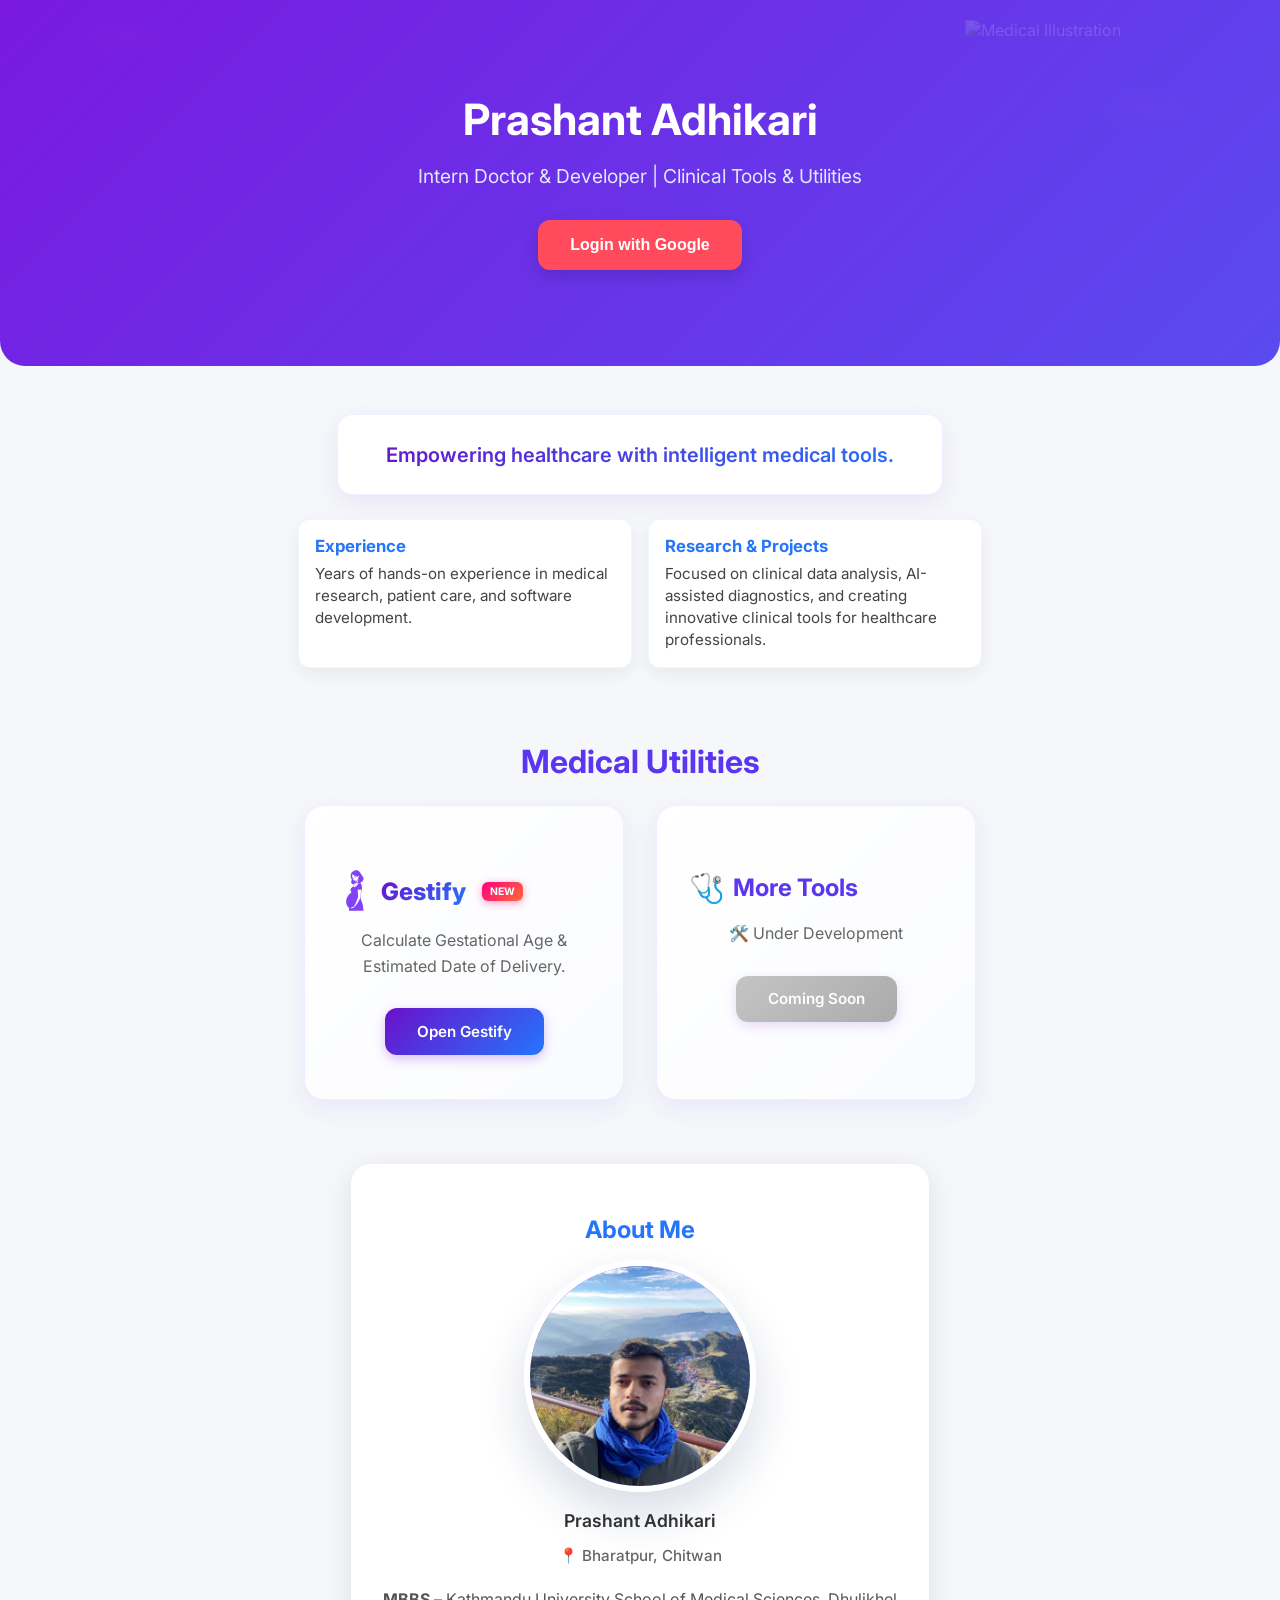
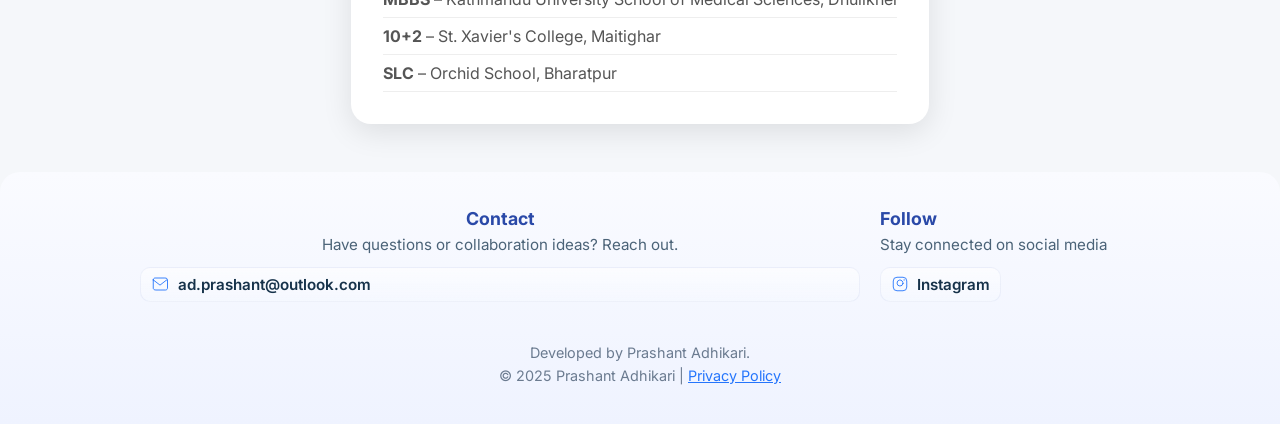
==== index.html @ 4b0de3f7 "Add cache-busting parameter to script.js to force reload" ====
<!DOCTYPE html>
<html lang="en">
<head>
  <meta charset="UTF-8" />
  <meta name="viewport" content="width=device-width, initial-scale=1.0" />
  <title>Prashant Adhikari</title>
  
  <!-- Social previews: force blank image so Viber/WhatsApp don't pick page images -->
  <meta property="og:type" content="website" />
  <meta property="og:title" content="Prashant Adhikari" />
  <meta property="og:description" content="Intern Doctor & Developer | Clinical Tools & Utilities" />
  <meta property="og:image" content="https://via.placeholder.com/1200x630/ffffff/ffffff.png" />
  <meta property="og:image:width" content="1200" />
  <meta property="og:image:height" content="630" />
  <meta name="twitter:card" content="summary" />
  <meta name="twitter:title" content="Prashant Adhikari" />
  <meta name="twitter:description" content="Intern Doctor & Developer | Clinical Tools & Utilities" />
  <meta name="twitter:image" content="https://via.placeholder.com/1200x630/ffffff/ffffff.png" />
  
  <link rel="icon" type="image/svg+xml" href="assets/favicon.svg" />
  <link rel="stylesheet" href="style.css?v=5" />
  <link href="https://fonts.googleapis.com/css2?family=Inter:wght@400;600;700&display=swap" rel="stylesheet" />
</head>
<body>

  <!-- Hero Section -->
  <header>
    <div id="userWidget"></div>
    <div class="hero-content container">
      <h1>Prashant Adhikari</h1>
      <p>Intern Doctor & Developer | Clinical Tools & Utilities</p>
      <button id="loginBtn" class="btn-google">Login with Google</button>
      <p id="userName" style="margin-top:1rem; font-weight:600;"></p>
    </div>
    <div class="hero-illustration">
      <img src="https://www.svgrepo.com/show/482879/dna-3.svg" alt="Medical Illustration" />
    </div>
  </header>

  <!-- Tagline -->
  <section id="taglineSection" class="container">
    <div class="tagline-card hidden">
      <p class="tagline-text">Empowering healthcare with intelligent medical tools.</p>
    </div>

    <!-- Short info cards -->
    <div class="info-cards">
      <div class="info-card hidden">
        <h3>Experience</h3>
        <p>Years of hands-on experience in medical research, patient care, and software development.</p>
      </div>

      <div class="info-card hidden">
        <h3>Research & Projects</h3>
        <p>Focused on clinical data analysis, AI-assisted diagnostics, and creating innovative clinical tools for healthcare professionals.</p>
      </div>
    </div>
  </section>

  <!-- Tools Section -->
  <section id="toolsSection" class="container">
    <h2 class="tools-heading">Medical Utilities</h2>
    <div class="tools-grid">
      <div class="tool-card hidden">
        <h3><span class="gestify-icon"><img src="assets/lady.svg" alt="Gestify Icon"></span><span class="gestify-brand">Gestify</span> <span class="new-badge">NEW</span></h3>
        <p>Calculate Gestational Age & Estimated Date of Delivery.</p>
        <a href="gestify" id="eddLink" target="_blank" class="tool-btn">Open Gestify</a>
      </div>

      <div class="tool-card hidden">
        <h3>More Tools</h3>
        <p>🛠️ Under Development</p>
        <a href="#" class="tool-btn tool-btn-disabled" disabled>Coming Soon</a>
      </div>
    </div>
  </section>

  <!-- About Me Section -->
  <section id="about" class="container">
    <div class="about-card hidden">
      <h2>About Me</h2>
      <!-- rounded-square profile image for on-page About card -->
      <div class="about-profile-wrap">
        <img class="about-profile" src="assets/profile-hidden.jpg" alt="Prashant Adhikari" />
      </div>
      <p class="name">Prashant Adhikari</p>
      <p class="address">📍 Bharatpur, Chitwan</p>
      <ul>
        <li><strong>MBBS</strong> – Kathmandu University School of Medical Sciences, Dhulikhel</li>
        <li><strong>10+2</strong> – St. Xavier's College, Maitighar</li>
        <li><strong>SLC</strong> – Orchid School, Bharatpur</li>
      </ul>
    </div>
  </section>

  <!-- Footer -->
  <footer>
    <div class="container footer-grid">
      <div class="footer-left">
        <h3>Contact</h3>
        <p class="muted">Have questions or collaboration ideas? Reach out.</p>
        <div class="contact-list">
          <a class="contact-item" href="mailto:drprashant@gmail.com" aria-label="Send email">
            <!-- email icon -->
            <svg width="18" height="18" viewBox="0 0 24 24" fill="none" xmlns="http://www.w3.org/2000/svg" aria-hidden="true">
              <path d="M3 6.5C3 5.12 4.12 4 5.5 4h13C20.88 4 22 5.12 22 6.5v11c0 1.38-1.12 2.5-2.5 2.5h-13C4.12 20 3 18.88 3 17.5v-11z" stroke="currentColor" stroke-width="1.2" stroke-linecap="round" stroke-linejoin="round"/>
              <path d="M21 6.5l-9 7-9-7" stroke="currentColor" stroke-width="1.2" stroke-linecap="round" stroke-linejoin="round"/>
            </svg>
            <span>ad.prashant@outlook.com</span>
          </a>
        </div>
      </div>

      <div class="footer-right">
        <h3>Follow</h3>
        <p class="muted">Stay connected on social media</p>
        <div class="social-links">
          <a class="social-link" href="https://www.instagram.com/prsnt.adkri?igsh=bWR4OHd0N2J0NHYx&utm_source=qr" target="_blank" aria-label="Instagram">
            <!-- instagram icon -->
            <svg width="18" height="18" viewBox="0 0 24 24" fill="none" xmlns="http://www.w3.org/2000/svg" aria-hidden="true">
              <rect x="3" y="3" width="18" height="18" rx="5" stroke="currentColor" stroke-width="1.2"></rect>
              <path d="M16 11.37a4 4 0 1 1-4.63-4.63 4 4 0 0 1 4.63 4.63z" stroke="currentColor" stroke-width="1.2" stroke-linecap="round" stroke-linejoin="round"></path>
              <path d="M17.5 6.5h.01" stroke="currentColor" stroke-width="1.6" stroke-linecap="round" stroke-linejoin="round"></path>
            </svg>
            <span>Instagram</span>
          </a>
        </div>
      </div>

      <div class="footer-bottom">
        <p class="credits">Developed by Prashant Adhikari.</p>
        <p class="credits">© 2025 Prashant Adhikari | <button id="privacyLink" class="privacy-link">Privacy Policy</button></p>
      </div>
    </div>
  </footer>

  <!-- About Modal (hidden by default) -->
  <div id="aboutModal" class="modal" aria-hidden="true">
    <div class="modal-overlay" data-dismiss="true"></div>
    <div class="modal-content" role="dialog" aria-modal="true" aria-labelledby="aboutTitle">
      <button class="modal-close" aria-label="Close about dialog">×</button>
      <div class="modal-about-card">
        <h2 id="aboutTitle">About Me</h2>
        <p class="name">Dr. Prashant Adhikari</p>
        <div class="about-card modal-about">
          <!-- profile image (place your photo at assets/profile.jpg) -->
          <div class="modal-profile-wrap">
            <img id="modalProfile" class="modal-profile" src="assets/profile-hidden.jpg" alt="Prashant Adhikari" />
          </div>

          <h2 id="aboutTitle">About Me</h2>
          <p class="name">Dr. Prashant Adhikari</p>
          <p class="address">📍 Bharatpur, Chitwan</p>
          <p>A medical researcher and developer focused on clinical tools and educational resources.</p>
          <ul>
            <li><strong>MBBS</strong> – Kathmandu University School of Medical Sciences</li>
            <li><strong>10+2</strong> – St. Xavier's College, Maitighar, Kathmandu</li>
            <li><strong>SLC</strong> – Orchid School, Bharatpur, Chitwan</li>
          </ul>
        </div>
      </div>
    </div>
  </div>

  <!-- Privacy Policy Modal -->
  <div id="privacyModal" class="modal" aria-hidden="true">
    <div class="modal-overlay" data-dismiss="true"></div>
    <div class="modal-content modal-content-wide" role="dialog" aria-modal="true" aria-labelledby="privacyTitle">
      <button class="modal-close" aria-label="Close privacy policy">×</button>
      <div class="privacy-content">
        <h2 id="privacyTitle">Privacy Policy for prashant360.com.np</h2>
        <p class="last-updated"><strong>Last Updated:</strong> November 2025</p>
        <p>We respect your privacy. This policy explains what information we collect and how we use it.</p>
        
        <h3>1. Information We Collect</h3>
        <p><strong>Google Login:</strong> When you sign in with Google, we receive your name and email. We do <strong>not</strong> receive your password.</p>
        <p><strong>Tool Inputs:</strong> Any medical or date-based values you enter are <strong>never stored</strong> by us.</p>
        
        <h3>2. How We Use Your Information</h3>
        <ul>
          <li>To authenticate users</li>
          <li>To provide and improve our tools</li>
          <li>To maintain website security</li>
        </ul>
        <p>We never sell your data.</p>
        
        <h3>3. Security</h3>
        <p>We use Firebase and HTTPS to protect your data, but no system is completely risk-free.</p>
        
        <h3>4. Third-Party Services</h3>
        <p>Google Authentication and optional analytics services may collect technical data under their own privacy policies.</p>
        
        <h3>5. Cookies</h3>
        <p>Used for login sessions and performance. Disabling cookies may affect functionality.</p>
        
        <h3>6. Age Requirement</h3>
        <p>Our site is intended for users <strong>18+</strong>.</p>
        
        <h3>7. Your Choices</h3>
        <p>You can manage or delete your Google account data from your Google settings. Contact us for other questions.</p>
        
        <h3>8. Changes</h3>
        <p>We may update this policy and will post updates here.</p>
        
        <h3>9. Contact</h3>
        <p><strong>Prashant Adhikari</strong><br>
        Email: <a href="mailto:ad.prashant@outlook.com">ad.prashant@outlook.com</a></p>
      </div>
    </div>
  </div>

  <!-- Firebase -->
  <script src="https://www.gstatic.com/firebasejs/12.5.0/firebase-app-compat.js"></script>
  <script src="https://www.gstatic.com/firebasejs/12.5.0/firebase-auth-compat.js"></script>
  <script src="script.js?v=2"></script>

  <!-- Scroll Animation Script -->
  <script>
    const observer = new IntersectionObserver((entries) => {
      entries.forEach(entry => {
        if (entry.isIntersecting) {
          entry.target.classList.add('fade-up');
          observer.unobserve(entry.target);
        }
      });
    }, { threshold: 0.2 });

    // Observe all hidden elements including tool cards
    document.querySelectorAll('.hidden').forEach((el) => observer.observe(el));
    
    // Also observe tool cards specifically
    document.querySelectorAll('.tool-card').forEach((el) => observer.observe(el));
  </script>

</body>
</html>
---- style.css ----
/* Base */
body {
  font-family: 'Inter', sans-serif;
  margin: 0;
  padding: 0;
  background-color: #f5f7fa;
  color: #333;
  overflow-x: hidden;
  width: 100%;
}

.container {
  width: 90%;
  max-width: 1000px;
  margin: 0 auto;
  text-align: center;
  box-sizing: border-box;
}

/* Header / Hero */
header {
  /* Animated gradient background for a modern, smooth effect */
  background: linear-gradient(135deg, #7a19e0 0%, #3a7cff 50%, #1f9fff 100%);
  background-size: 400% 400%;
  /* faster, more conspicuous gradient */
  animation: gradientShift 3s ease-in-out infinite;
  color: white;
  padding: 4rem 1rem;
  position: relative;
  overflow: hidden;
  border-bottom-left-radius: 25px;
  border-bottom-right-radius: 25px;
  transition: box-shadow 0.35s ease, transform 0.35s ease;
}

.hero-content {
  max-width: 600px;
  margin: 0 auto;
  z-index: 2;
  position: relative;
}

header h1 {
  font-size: 2.7rem;
  margin-bottom: 0.5rem;
  transition: all 0.3s ease;
}

/* removed header.shrunk adjustments (scroll-shrink removed) */

header p {
  font-size: 1.2rem;
  margin-bottom: 2rem;
  color: #e0e7ff;
  transition: all 0.3s ease;
}

/* header uses animated gradient and static sizing for smooth scrolling */

@keyframes gradientShift {
  0% { background-position: 0% 50%; }
  50% { background-position: 100% 50%; }
  100% { background-position: 0% 50%; }
}

/* Subtle floating animation for the hero illustration */
.hero-illustration {
  position: absolute;
  right: 12px;
  top: 14px;
  width: 340px;
  opacity: 0.28;
  transform-origin: center;
  /* Faster floating animation (previously 6s) */
  animation: floatScale 3.2s ease-in-out infinite;
  pointer-events: none;
}

@keyframes float {
  0% { transform: translateY(0) rotate(0deg); }
  50% { transform: translateY(-8px) rotate(-1deg); }
  100% { transform: translateY(0) rotate(0deg); }
}

@keyframes floatScale {
  0% { transform: translateY(0) scale(1) rotate(0deg); }
  35% { transform: translateY(-10px) scale(1.03) rotate(-0.6deg); }
  70% { transform: translateY(-6px) scale(1.01) rotate(-0.3deg); }
  100% { transform: translateY(0) scale(1) rotate(0deg); }
}

/* subtle header glow overlay */
header::after {
  content: "";
  position: absolute;
  left: 0;
  right: 0;
  top: 0;
  bottom: 0;
  pointer-events: none;
  background: radial-gradient(600px 200px at 10% 10%, rgba(255,255,255,0.04), transparent 10%),
              radial-gradient(500px 220px at 90% 30%, rgba(255,255,255,0.03), transparent 12%);
  mix-blend-mode: overlay;
}

/* accent glow at bottom of header */
.header-glow {
  position: absolute;
  left: 50%;
  transform: translateX(-50%);
  bottom: -10px;
  width: 60%;
  height: 20px;
  border-radius: 50%;
  background: radial-gradient(closest-side, rgba(58,124,255,0.18), transparent 60%);
  filter: blur(18px);
  pointer-events: none;
}

/* stronger subtle shadow to make header stand out */
.header-elevated {
  box-shadow: 0 18px 40px rgba(25, 33, 143, 0.12);
}

/* Tagline Section */
#taglineSection {
  margin: 3rem auto;
}

.tagline-card {
  background: #ffffff;
  border-radius: 16px;
  box-shadow: 0 8px 24px rgba(106, 17, 203, 0.08);
  padding: 1.6rem 1.4rem;
  max-width: 560px;
  margin: 0 auto 1.5rem auto;
  border: 1px solid rgba(37, 117, 252, 0.08);
  opacity: 0;
  transform: translateY(24px);
  transition: opacity 0.7s ease, transform 0.7s ease;
}

.tagline-card.fade-up {
  opacity: 1;
  transform: translateY(0);
}

.tagline-text {
  font-size: 1.25rem;
  color: #6a11cb;
  font-weight: 600;
  margin: 0;
  line-height: 1.4;
  background: linear-gradient(135deg, #6a11cb, #2575fc);
  background-clip: text;
  -webkit-background-clip: text;
  -webkit-text-fill-color: transparent;
}

/* Info cards below tagline */
.info-cards {
  display: flex;
  gap: 1rem;
  justify-content: center;
  align-items: stretch;
  margin-top: 0.75rem;
  flex-wrap: wrap;
}

.info-card {
  background: #ffffff;
  border-radius: 12px;
  box-shadow: 0 6px 18px rgba(0,0,0,0.06);
  padding: 1rem;
  width: 100%;
  max-width: 300px;
  text-align: left;
  border: 1px solid rgba(37, 117, 252, 0.06);
}

.info-card h3 {
  margin: 0 0 0.4rem 0;
  color: #2575fc;
  font-size: 1.05rem;
}

.info-card p {
  margin: 0;
  color: #444;
  font-size: 0.95rem;
  line-height: 1.45;
}

/* Hero Illustration */
.hero-illustration {
  position: absolute;
  right: 15px;
  top: 20px;
  width: 300px;
  opacity: 0.15;
}

.hero-illustration img {
  width: 100%;
  height: auto;
}

/* Login Button */
#loginBtn {
  padding: 1rem 2rem;
  font-size: 1rem;
  border: none;
  border-radius: 12px;
  cursor: pointer;
  font-weight: 600;
  transition: all 0.3s;
  box-shadow: 0 6px 15px rgba(0,0,0,0.15);
}

.btn-google {
  background-color: #ff4b5c;
  color: white;
  animation: pulse 2s infinite;
}

.btn-google:hover {
  background-color: #e03d50;
  transform: translateY(-3px);
}

@keyframes pulse {
  0% { transform: scale(1); }
  50% { transform: scale(1.05); }
  100% { transform: scale(1); }
}

/* 🌟 About Section */
#about {
  margin-top: 4rem;
  display: flex;
  justify-content: center;
  align-items: center;
}

.about-card {
  background: #ffffff;
  border-radius: 20px;
  box-shadow: 0 8px 30px rgba(0,0,0,0.1);
  padding: 2rem 2rem;
  max-width: 600px;
  text-align: left;
  opacity: 0;
  transform: translateY(40px);
  transition: opacity 1s ease, transform 1s ease;
}

.about-card.fade-up {
  opacity: 1;
  transform: translateY(0);
}

.about-card h2 {
  color: #2575fc;
  font-weight: 700;
  margin-bottom: 1rem;
  text-align: center;
}

.about-card .name {
  font-size: 1.1rem;
  font-weight: 600;
  margin-bottom: 0.3rem;
  color: #333;
  text-align: center;
}

.about-card .address {
  font-size: 0.95rem;
  color: #666;
  margin-bottom: 1rem;
  font-weight: 500;
  text-align: center;
}

.about-card ul {
  list-style: none;
  padding: 0;
  margin: 0;
}

.about-card li {
  padding: 0.5rem 0;
  font-size: 1rem;
  border-bottom: 1px solid #eee;
  color: #555;
}

/* About card profile (circular, matching modal style but larger) */
.about-profile-wrap {
  width: 220px;
  height: 220px;
  margin: 0 auto 1rem auto;
  border-radius: 50%;
  overflow: hidden;
  box-shadow: 0 22px 48px rgba(20,35,100,0.16);
  border: 6px solid rgba(255,255,255,0.96);
  position: relative;
}

.about-profile-wrap::before {
  content: "";
  position: absolute;
  inset: -10px;
  border-radius: 50%;
  background: linear-gradient(135deg, rgba(122,25,224,0.85), rgba(37,117,252,0.85));
  filter: blur(14px);
  opacity: 0.95;
  z-index: 0;
}

.about-profile {
  width: 100%;
  height: 100%;
  object-fit: cover;
  display: block;
  position: relative;
  z-index: 1;
  border-radius: 50%;
  transform: translateY(-8px) scale(0.985);
  transition: transform 320ms cubic-bezier(.2,.9,.2,1);
  box-shadow: 0 30px 80px rgba(0, 0, 0, 0.45), 0 15px 40px rgba(0, 0, 0, 0.35);
}

.about-card.fade-up .about-profile { transform: translateY(0) scale(1); }

@media (max-width: 768px) {
  .about-profile-wrap { width: 160px; height: 160px; }
}

@media (max-width: 480px) {
  .about-profile-wrap { width: 120px; height: 120px; }
}

/* Tools Section */
#toolsSection {
  margin-top: 3rem;
  display: flex;
  flex-direction: column;
  align-items: center;
  text-align: center;
  width: 100%;
}

#toolsSection h2 {
  font-size: 2rem;
  font-weight: 700;
  color: #5b36f0;
  text-align: center;
  margin-bottom: 1.5rem;
}

.tools-grid {
  display: flex;
  flex-wrap: wrap;
  gap: 2rem;
  margin-top: 0;
  max-width: 900px;
  margin-left: auto;
  margin-right: auto;
  width: 100%;
  padding: 0 1rem;
  justify-content: center;
  box-sizing: border-box;
}

.tool-card {
  background: linear-gradient(135deg, #ffffff 0%, #fafbff 100%);
  border-radius: 20px;
  box-shadow: 0 8px 24px rgba(90, 54, 240, 0.08);
  padding: 2.5rem 2rem;
  width: 100%;
  max-width: 380px;
  flex: 0 1 320px;
  transition: all 0.7s ease;
  position: relative;
  overflow: hidden;
  border: 1px solid rgba(90, 54, 240, 0.08);
  box-sizing: border-box;
}

.tool-card.fade-up {
  opacity: 1;
  transform: translateY(0);
}

.tool-card::before {
  content: '';
  position: absolute;
  top: 0;
  left: 0;
  right: 0;
  height: 4px;
  background: linear-gradient(90deg, #6a11cb 0%, #2575fc 100%);
  transform: scaleX(0);
  transition: transform 0.4s ease;
}

.tool-card:hover::before {
  transform: scaleX(1);
}

.tool-card:hover {
  transform: translateY(-8px) scale(1.02);
  box-shadow: 0 16px 40px rgba(90, 54, 240, 0.15);
  border-color: rgba(90, 54, 240, 0.2);
}

.tool-card h3 {
  margin-bottom: 0.8rem;
  color: #5b36f0;
  font-size: 1.5rem;
  font-weight: 700;
  display: flex;
  align-items: center;
  gap: 0.5rem;
}

.tool-card h3::before {
  content: '🩺';
  font-size: 1.8rem;
  filter: grayscale(0.2);
}

/* Gestify Icon and Branding */
.gestify-icon {
  display: inline-flex;
  align-items: center;
  justify-content: center;
  width: 42px;
  height: 42px;
  margin-right: -6px;
}

.gestify-icon img {
  width: 100%;
  height: 100%;
  object-fit: contain;
  filter: brightness(0) saturate(100%) invert(27%) sepia(97%) saturate(2449%) hue-rotate(249deg) brightness(95%) contrast(102%);
}

.gestify-brand {
  background: linear-gradient(135deg, #6a11cb 0%, #2575fc 100%);
  background-clip: text;
  -webkit-background-clip: text;
  -webkit-text-fill-color: transparent;
  font-weight: 800;
}

/* Hide the default emoji for Gestify card */
.tool-card:has(.gestify-icon) h3::before {
  content: none;
}

.new-badge {
  display: inline-block;
  font-size: 0.65rem;
  font-weight: 700;
  background: linear-gradient(135deg, #ff0080, #ff6b35);
  color: white;
  padding: 3px 8px;
  border-radius: 6px;
  margin-left: 8px;
  vertical-align: middle;
  animation: pulse 2s ease-in-out infinite;
  box-shadow: 0 2px 8px rgba(255, 0, 128, 0.4);
}

@keyframes pulse {
  0%, 100% { transform: scale(1); }
  50% { transform: scale(1.05); }
}

.tool-card p {
  font-size: 1rem;
  margin-bottom: 1.8rem;
  color: #666;
  line-height: 1.6;
  text-align: center;
}

.tool-btn {
  display: inline-block;
  padding: 0.85rem 2rem;
  background: linear-gradient(135deg, #6a11cb 0%, #2575fc 100%);
  color: white;
  border-radius: 12px;
  text-decoration: none;
  font-weight: 600;
  font-size: 0.95rem;
  transition: all 0.3s ease;
  box-shadow: 0 4px 12px rgba(106, 17, 203, 0.25);
  position: relative;
  overflow: hidden;
}

.tool-btn::before {
  content: '';
  position: absolute;
  top: 50%;
  left: 50%;
  width: 0;
  height: 0;
  border-radius: 50%;
  background: rgba(255, 255, 255, 0.2);
  transform: translate(-50%, -50%);
  transition: width 0.5s, height 0.5s;
}

.tool-btn:hover::before {
  width: 300px;
  height: 300px;
}

.tool-btn:hover {
  transform: translateY(-2px);
  box-shadow: 0 8px 20px rgba(106, 17, 203, 0.4);
}

.tool-btn-disabled {
  background: linear-gradient(135deg, #9e9e9e 0%, #757575 100%);
  cursor: not-allowed;
  opacity: 0.6;
  pointer-events: none;
}

/* Fade-in Animation */
.fade-in {
  animation: fadeIn 0.8s forwards;
}

@keyframes fadeIn {
  from { opacity: 0; transform: translateY(20px); }
  to { opacity: 1; transform: translateY(0); }
}

/* Hidden state for scroll animations */
.hidden {
  opacity: 0;
  transform: translateY(30px);
  transition: opacity 0.7s ease, transform 0.7s ease;
}

/* Generic fade-up used by IntersectionObserver */
.fade-up {
  opacity: 1 !important;
  transform: translateY(0) !important;
  transition: opacity 0.7s ease, transform 0.7s ease !important;
}

/* Footer */
/* Footer */
footer {
  background: linear-gradient(180deg, rgba(250,251,255,1), rgba(239,243,255,1));
  padding: 2.25rem 1rem 2.5rem;
  margin-top: 3rem;
  font-size: 0.95rem;
  border-top-left-radius: 20px;
  border-top-right-radius: 20px;
  color: #16324a;
}

footer .footer-grid {
  display: grid;
  grid-template-columns: 1fr 260px;
  gap: 1.25rem;
  align-items: start;
}

@media (max-width: 700px) {
  footer .footer-grid { grid-template-columns: 1fr; text-align: left; }
}

footer h3 {
  margin: 0 0 0.35rem 0;
  color: #2a49a8;
}

.muted { color: #4b6378; margin: 0 0 0.8rem 0; }

.contact-list { display: flex; flex-direction: column; gap: 0.5rem; }

.contact-item {
  display: inline-flex;
  gap: 0.6rem;
  align-items: center;
  padding: 0.45rem 0.6rem;
  border-radius: 10px;
  text-decoration: none;
  color: #16324a;
  background: linear-gradient(180deg, rgba(255,255,255,0.6), rgba(245,248,255,0.8));
  border: 1px solid rgba(42,73,168,0.06);
  transition: transform 0.15s ease, box-shadow 0.15s ease;
}

.contact-item svg, .social-link svg { color: #2575fc; }

.contact-item:hover { transform: translateY(-4px); box-shadow: 0 8px 20px rgba(41,67,140,0.06); }

.contact-item span { font-weight: 600; font-size: 0.95rem; }

.footer-right { text-align: left; }

.social-links { display: flex; gap: 0.6rem; align-items: center; }

.social-link {
  display: inline-flex;
  align-items: center;
  gap: 0.55rem;
  padding: 0.45rem 0.6rem;
  border-radius: 10px;
  text-decoration: none;
  color: #16324a;
  background: linear-gradient(180deg, rgba(255,255,255,0.6), rgba(245,248,255,0.8));
  border: 1px solid rgba(42,73,168,0.06);
  transition: transform 0.15s ease, box-shadow 0.15s ease;
}

.social-link:hover { transform: translateY(-4px); box-shadow: 0 8px 20px rgba(41,67,140,0.06); }

.social-link span { font-weight: 600; }

.footer-bottom { grid-column: 1 / -1; margin-top: 1rem; text-align: center; color: #6b7b90; }

.credits { margin: 0; font-size: 0.9rem; }

/* Footer entrance animations */
@keyframes slideUpFade {
  from { opacity: 0; transform: translateY(12px); }
  to { opacity: 1; transform: translateY(0); }
}

.contact-item, .social-link {
  opacity: 0;
  transform: translateY(8px);
  animation: slideUpFade 480ms cubic-bezier(.2,.9,.2,1) both;
}

.contact-list .contact-item:nth-child(1) { animation-delay: 120ms; }
.contact-list .contact-item:nth-child(2) { animation-delay: 200ms; }
.social-links .social-link:nth-child(1) { animation-delay: 160ms; }

/* animated icon micro-movement */
@keyframes iconLift {
  0% { transform: translateY(0) scale(1); }
  50% { transform: translateY(-4px) scale(1.03); }
  100% { transform: translateY(0) scale(1); }
}

.contact-item svg, .social-link svg {
  transition: transform 220ms ease, color 220ms ease;
}

.contact-item:hover svg, .social-link:hover svg { transform: translateY(-3px) scale(1.07); }

/* stronger hover styles for social link */
.social-link:hover {
  background: linear-gradient(90deg, rgba(122,25,224,0.12), rgba(37,117,252,0.12));
  color: #6a11cb;
  transform: translateY(-6px) scale(1.02);
  box-shadow: 0 14px 30px rgba(58, 92, 255, 0.07);
}

/* make credits slightly lighter and stacked nicely */
.footer-bottom .credits { color: #6b7b90; margin-top: 6px; }

/* Hide About Me button in footer */
#footerAboutBtn {
  display: none !important;
}

.privacy-link {
  background: none;
  border: none;
  color: #2575fc;
  text-decoration: underline;
  cursor: pointer;
  font-size: inherit;
  padding: 0;
  font-family: inherit;
}

.privacy-link:hover {
  color: #6a11cb;
}

/* small responsive tweaks */
@media (max-width:700px) {
  .contact-item, .social-link { animation-duration: 420ms; }
}

/* Modal styles for About Me */
.modal {
  position: fixed;
  inset: 0;
  display: none;
  align-items: center;
  justify-content: center;
  z-index: 1200;
}

.modal[aria-hidden="false"] { display: flex; }

.modal-overlay {
  position: absolute;
  left: 0; right: 0; top: 0; bottom: 0;
  background: rgba(6, 12, 25, 0.45);
  backdrop-filter: blur(4px) saturate(1.05);
}

.modal-content {
  position: relative;
  max-width: 720px;
  width: 92%;
  margin: 1rem;
  z-index: 2;
  border-radius: 14px;
  padding: 1.25rem;
  background: linear-gradient(180deg, rgba(255,255,255,0.98), rgba(245,248,255,0.96));
  box-shadow: 0 18px 50px rgba(20,35,100,0.18);
  transform: translateY(14px) scale(0.99);
  opacity: 0;
  transition: opacity 280ms ease, transform 280ms ease;
}

.modal[aria-hidden="false"] .modal-content {
  transform: translateY(0) scale(1);
  opacity: 1;
}

.modal-close {
  position: absolute;
  right: 10px;
  top: 8px;
  border: none;
  background: transparent;
  font-size: 1.5rem;
  cursor: pointer;
  color: #3b4f6b;
  padding: 6px 8px;
}

 .modal-about { text-align: left; }
 .modal-about h2 { margin-top: 0; color: #1f4fd8; }
 .modal-about .name { font-weight: 700; margin-bottom: 0.75rem; }
 .modal-about ul { margin-top: 0.5rem; }
 
 /* Ensure about-card inside modal is visible (override .about-card hidden defaults) */
 .modal .about-card {
   opacity: 1 !important;
   transform: none !important;
   transition: none !important;
 }
 
 /* Profile image styling inside modal */
 .modal-profile-wrap {
   width: 124px;
   height: 124px;
   margin: 0 auto 0.9rem auto;
   position: relative;
   border-radius: 50%;
 }
 
 .modal-profile-wrap::before {
   content: "";
   position: absolute;
   inset: -8px;
   border-radius: 50%;
   background: linear-gradient(135deg, rgba(122,25,224,0.85), rgba(37,117,252,0.85));
   filter: blur(10px);
   opacity: 0.9;
   z-index: 0;
 }
 
 .modal-profile {
   width: 100%;
   height: 100%;
   display: block;
   object-fit: cover;
   border-radius: 50%;
   position: relative;
   z-index: 1;
   border: 4px solid rgba(255,255,255,0.95);
   box-shadow: 0 14px 34px rgba(20,35,100,0.2);
   transform: translateY(-6px) scale(0.98);
   transition: transform 320ms cubic-bezier(.2,.9,.2,1);
 }
 
 .modal[aria-hidden="false"] .modal-profile {
   transform: translateY(0) scale(1);
 }
 
 /* fallback: if profile image missing, show a subtle placeholder circle */
 #modalProfile[onerror] {
   display: none;
 }
 
 /* small screens */
 @media (max-width:480px) {
   .modal-content { padding: 1rem; border-radius: 12px; }
 }

/* Privacy Modal Styles */
.modal-content-wide {
  max-width: 700px;
  max-height: 85vh;
  overflow-y: auto;
}

.privacy-content {
  text-align: left;
  line-height: 1.7;
}

.privacy-content h2 {
  color: #1f4fd8;
  margin-top: 0;
  margin-bottom: 0.5rem;
  font-size: 1.4rem;
}

.privacy-content .last-updated {
  color: #666;
  font-size: 0.9rem;
  margin-bottom: 1.5rem;
}

.privacy-content h3 {
  color: #2575fc;
  font-size: 1.1rem;
  margin-top: 1.5rem;
  margin-bottom: 0.75rem;
}

.privacy-content p {
  margin-bottom: 1rem;
  color: #333;
}

.privacy-content ul {
  margin: 0.5rem 0 1rem 1.5rem;
  color: #333;
}

.privacy-content ul li {
  margin-bottom: 0.5rem;
}

.privacy-content a {
  color: #2575fc;
  text-decoration: none;
}

.privacy-content a:hover {
  text-decoration: underline;
}

/* Responsive */
@media (max-width: 768px) {
  body {
    overflow-x: hidden;
    width: 100vw;
  }
  
  header h1 { font-size: 2.2rem; }
  header p { font-size: 1rem; }
  .tools-grid { 
    flex-direction: column;
    align-items: center;
    gap: 1.5rem;
    padding: 0 2rem;
    width: 100%;
  }
  #loginBtn { width: 80%; padding: 1rem; }
  .tool-card { 
    width: calc(100% - 2rem);
    max-width: 100%;
    flex: none;
  }
  /* Show a smaller, subtle illustration on mobile without blocking content */
  .hero-illustration {
    display: block;
    width: 160px;
    right: 8px;
    top: 8px;
    opacity: 0.12;
    pointer-events: none;
  }
}

@media (max-width: 480px) {
  body {
    overflow-x: hidden;
    width: 100vw;
  }
  
  header { padding: 3rem 1rem; }
  header h1 { font-size: 1.9rem; }
  header p { font-size: 0.95rem; }
  .tools-grid {
    padding: 0 1.5rem;
    width: 100%;
  }
  .tool-btn { width: 100%; padding: 0.85rem 0; }
  .tool-card { 
    padding: 2rem 1.5rem;
    width: calc(100% - 1rem);
    max-width: 100%;
    flex: none;
  }
  /* Further reduce illustration on very small screens */
  .hero-illustration {
    display: block;
    width: 120px;
    right: 6px;
    top: 6px;
    opacity: 0.10;
    pointer-events: none;
  }
}
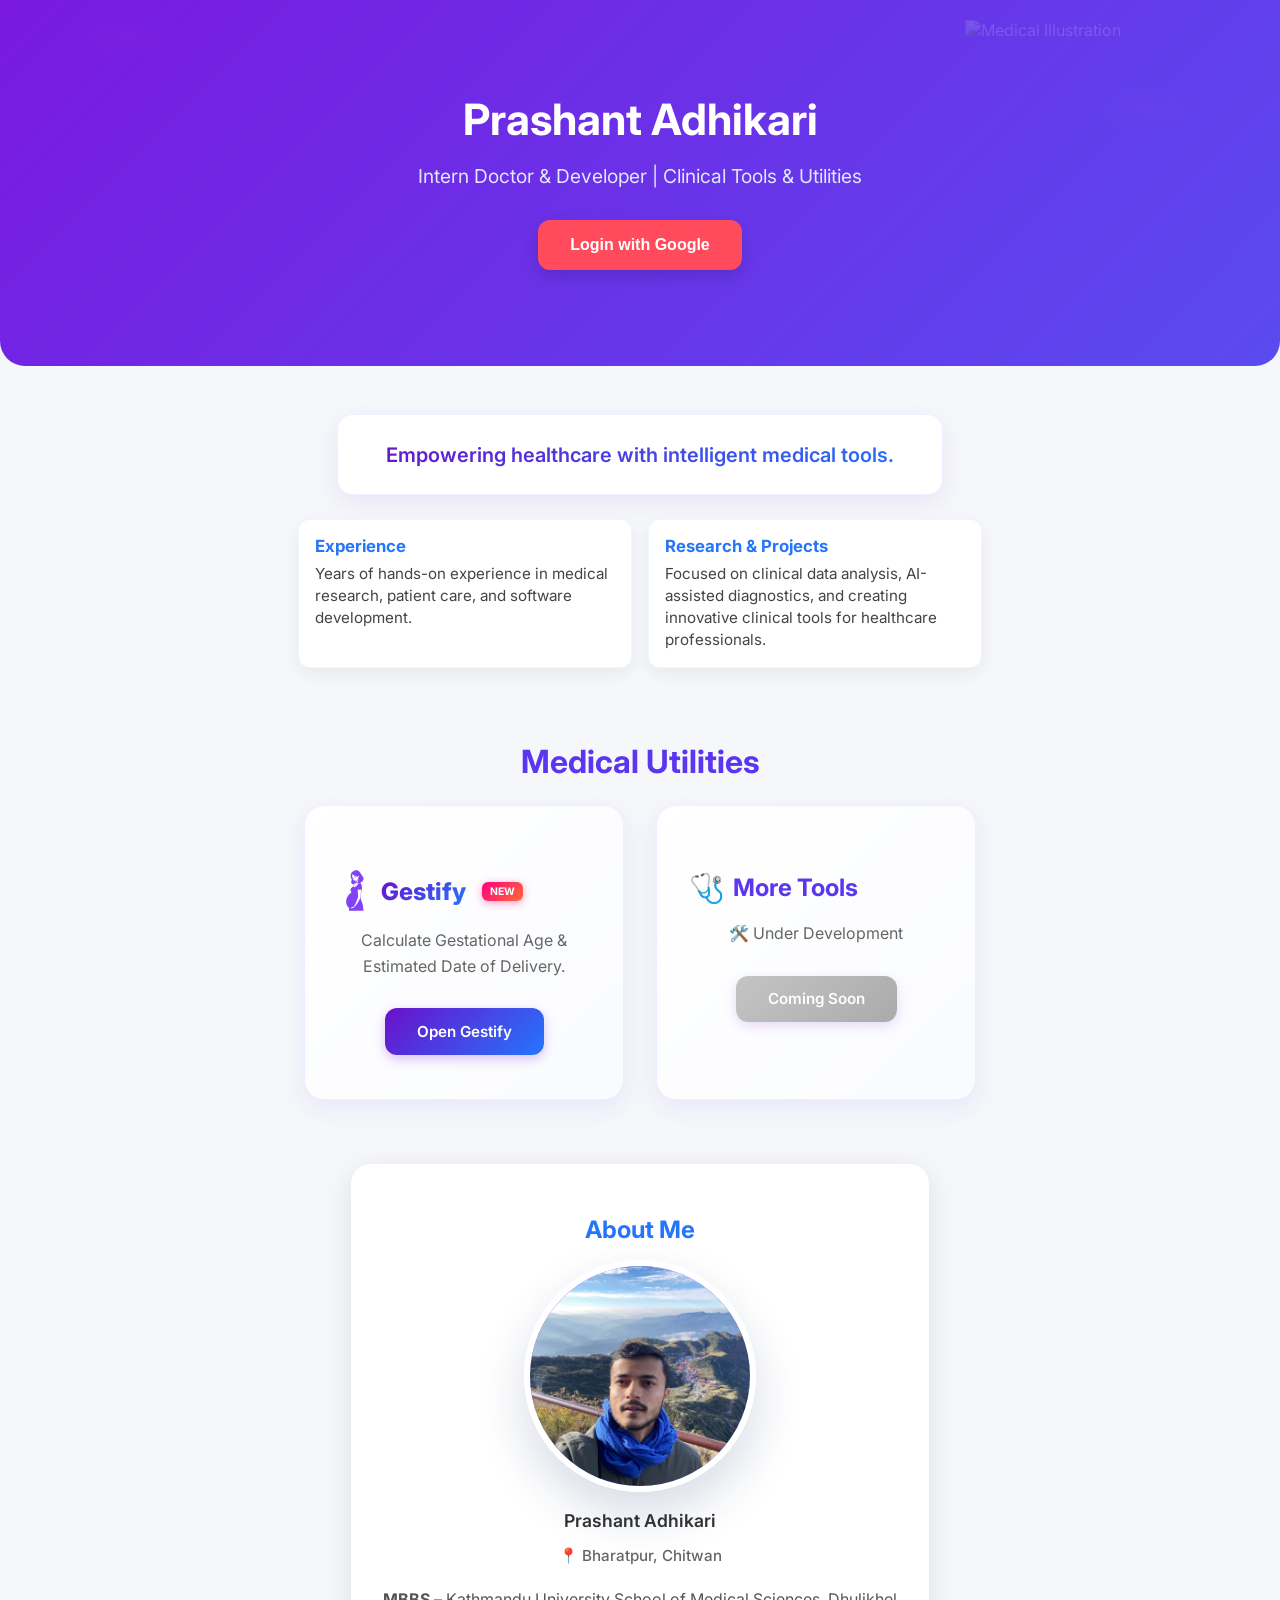
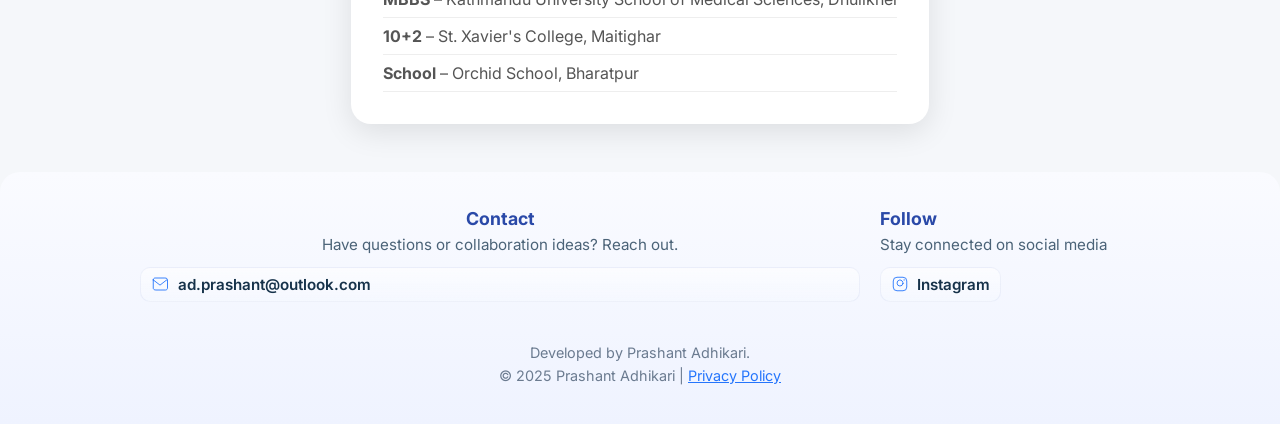
==== commit 5ecf478c: "Insta, email, school Update index.html" ====
--- a/index.html
+++ b/index.html
@@ -88,7 +88,7 @@
       <ul>
         <li><strong>MBBS</strong> – Kathmandu University School of Medical Sciences, Dhulikhel</li>
         <li><strong>10+2</strong> – St. Xavier's College, Maitighar</li>
-        <li><strong>SLC</strong> – Orchid School, Bharatpur</li>
+        <li><strong>School</strong> – Orchid School, Bharatpur</li>
       </ul>
     </div>
   </section>
@@ -100,7 +100,7 @@
         <h3>Contact</h3>
         <p class="muted">Have questions or collaboration ideas? Reach out.</p>
         <div class="contact-list">
-          <a class="contact-item" href="mailto:drprashant@gmail.com" aria-label="Send email">
+          <a class="contact-item" href="mailto:ad.prashant@outlook.com" aria-label="Send email">
             <!-- email icon -->
             <svg width="18" height="18" viewBox="0 0 24 24" fill="none" xmlns="http://www.w3.org/2000/svg" aria-hidden="true">
               <path d="M3 6.5C3 5.12 4.12 4 5.5 4h13C20.88 4 22 5.12 22 6.5v11c0 1.38-1.12 2.5-2.5 2.5h-13C4.12 20 3 18.88 3 17.5v-11z" stroke="currentColor" stroke-width="1.2" stroke-linecap="round" stroke-linejoin="round"/>
@@ -115,7 +115,7 @@
         <h3>Follow</h3>
         <p class="muted">Stay connected on social media</p>
         <div class="social-links">
-          <a class="social-link" href="https://www.instagram.com/prsnt.adkri?igsh=bWR4OHd0N2J0NHYx&utm_source=qr" target="_blank" aria-label="Instagram">
+          <a class="social-link" href="https://www.instagram.com/prashantadhikari_?igsh=bWR4OHd0N2J0NHYx&utm_source=qr" target="_blank" aria-label="Instagram">
             <!-- instagram icon -->
             <svg width="18" height="18" viewBox="0 0 24 24" fill="none" xmlns="http://www.w3.org/2000/svg" aria-hidden="true">
               <rect x="3" y="3" width="18" height="18" rx="5" stroke="currentColor" stroke-width="1.2"></rect>
@@ -155,7 +155,7 @@
           <ul>
             <li><strong>MBBS</strong> – Kathmandu University School of Medical Sciences</li>
             <li><strong>10+2</strong> – St. Xavier's College, Maitighar, Kathmandu</li>
-            <li><strong>SLC</strong> – Orchid School, Bharatpur, Chitwan</li>
+            <li><strong>School</strong> – Orchid School, Bharatpur, Chitwan</li>
           </ul>
         </div>
       </div>
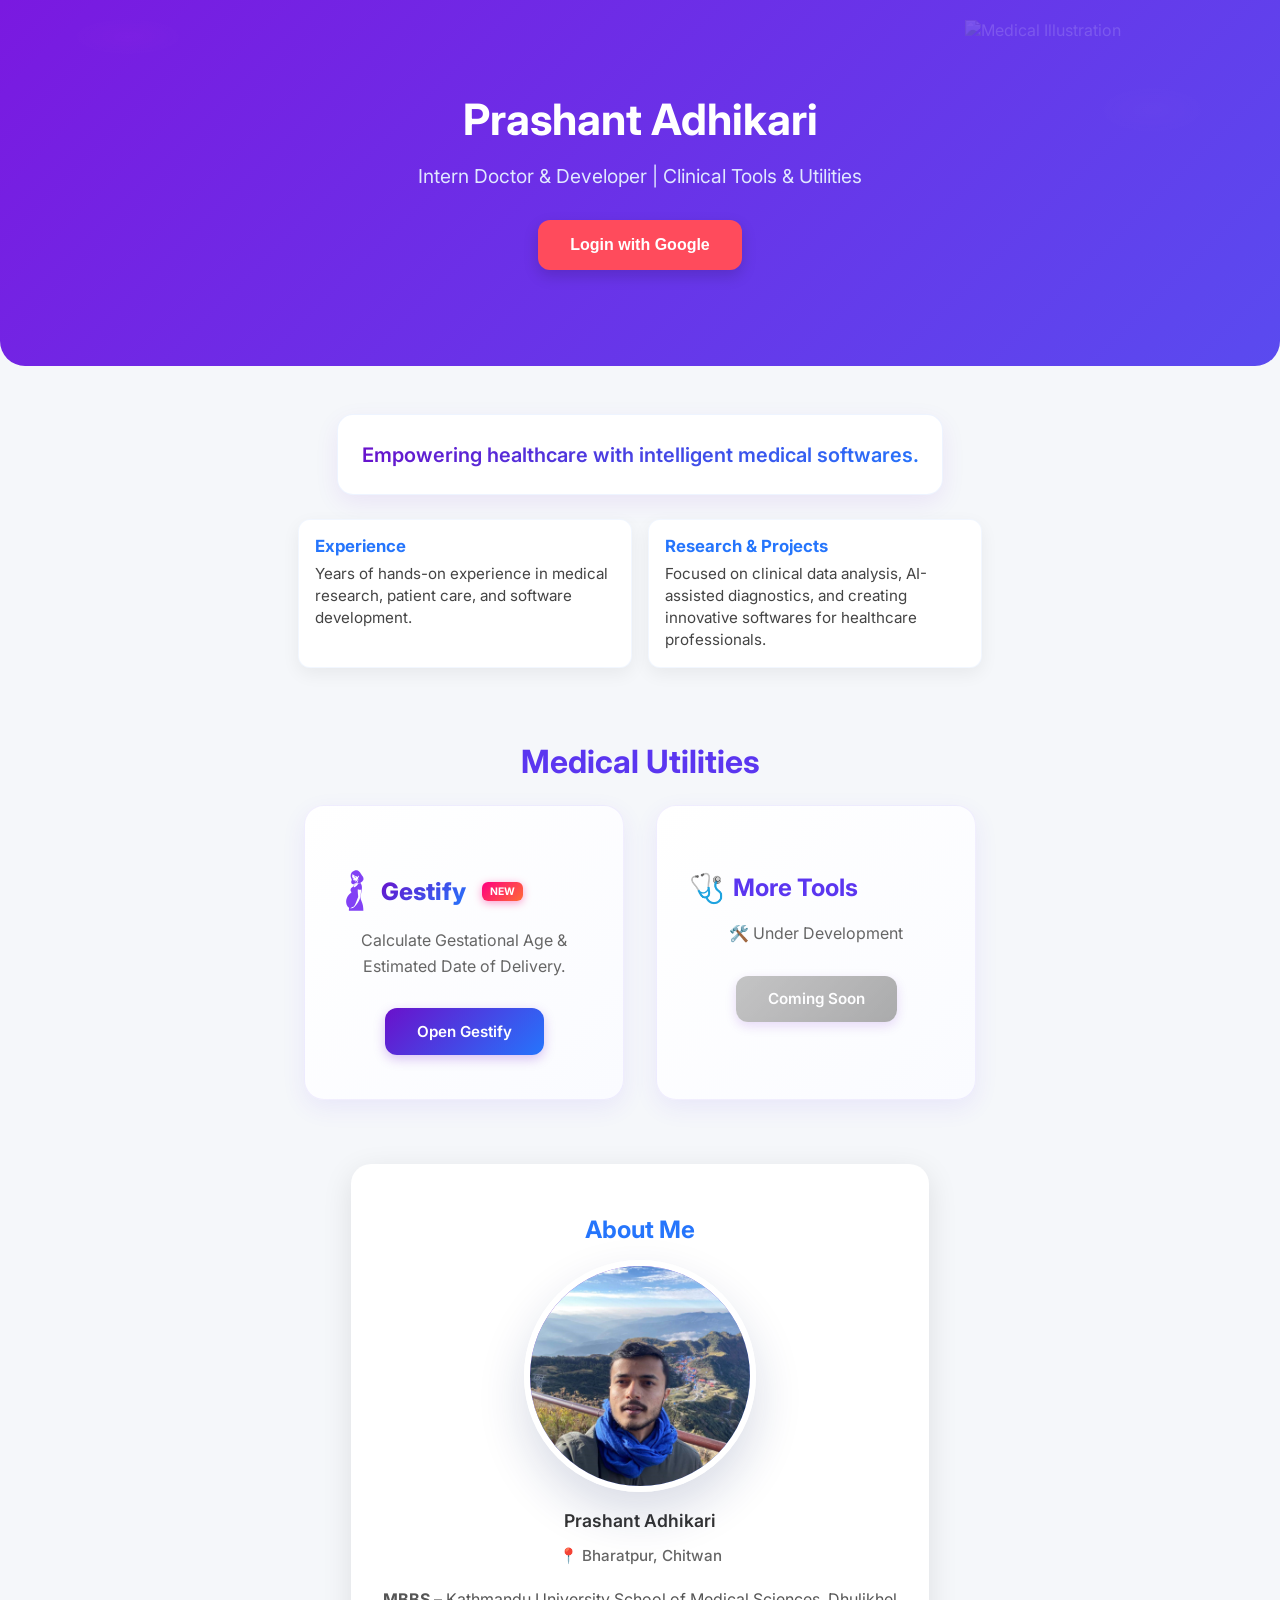
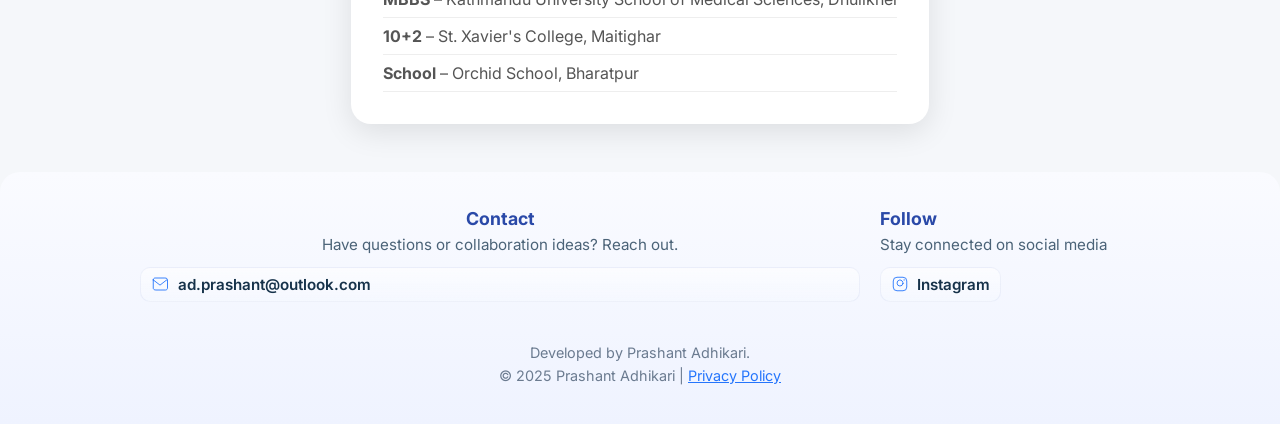
==== commit a796b73b: "Tools to software Update index.html" ====
--- a/index.html
+++ b/index.html
@@ -40,7 +40,7 @@
   <!-- Tagline -->
   <section id="taglineSection" class="container">
     <div class="tagline-card hidden">
-      <p class="tagline-text">Empowering healthcare with intelligent medical tools.</p>
+      <p class="tagline-text">Empowering healthcare with intelligent medical softwares.</p>
     </div>
 
     <!-- Short info cards -->
@@ -52,7 +52,7 @@
 
       <div class="info-card hidden">
         <h3>Research & Projects</h3>
-        <p>Focused on clinical data analysis, AI-assisted diagnostics, and creating innovative clinical tools for healthcare professionals.</p>
+        <p>Focused on clinical data analysis, AI-assisted diagnostics, and creating innovative softwares for healthcare professionals.</p>
       </div>
     </div>
   </section>
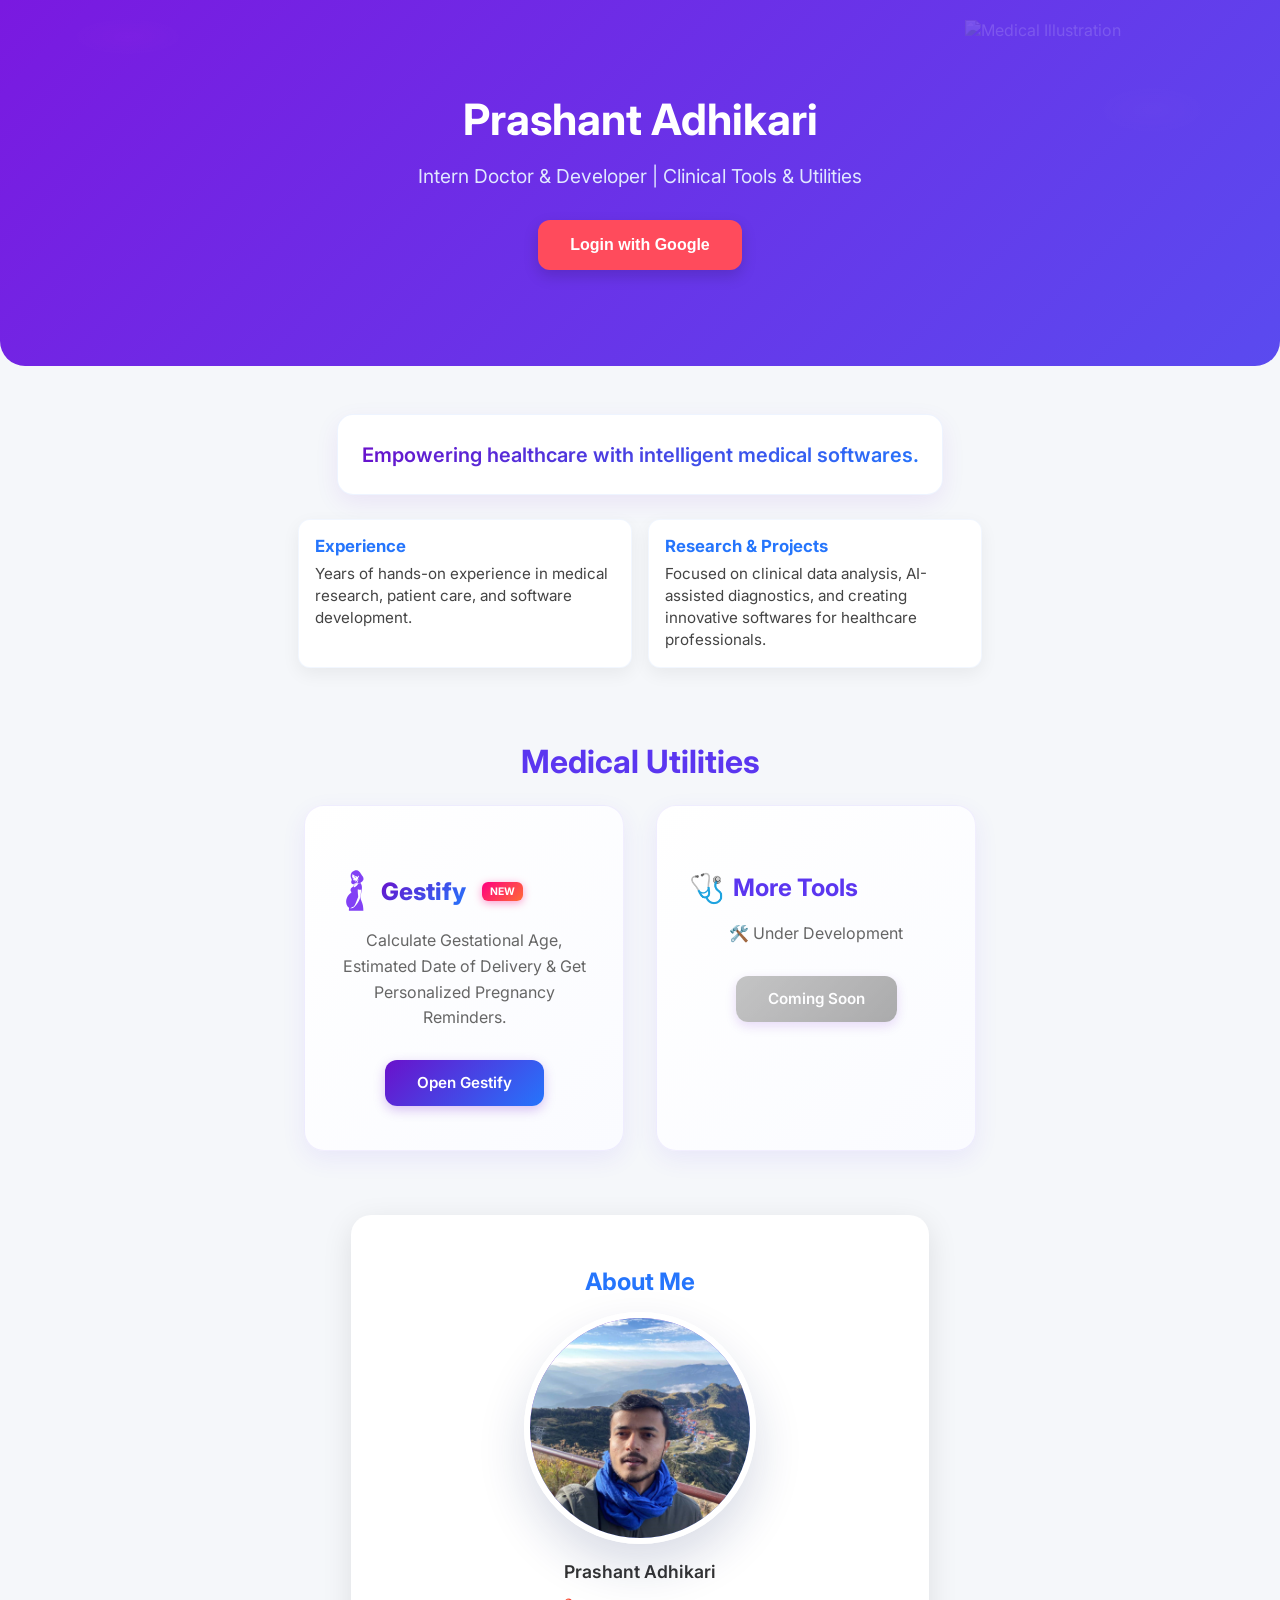
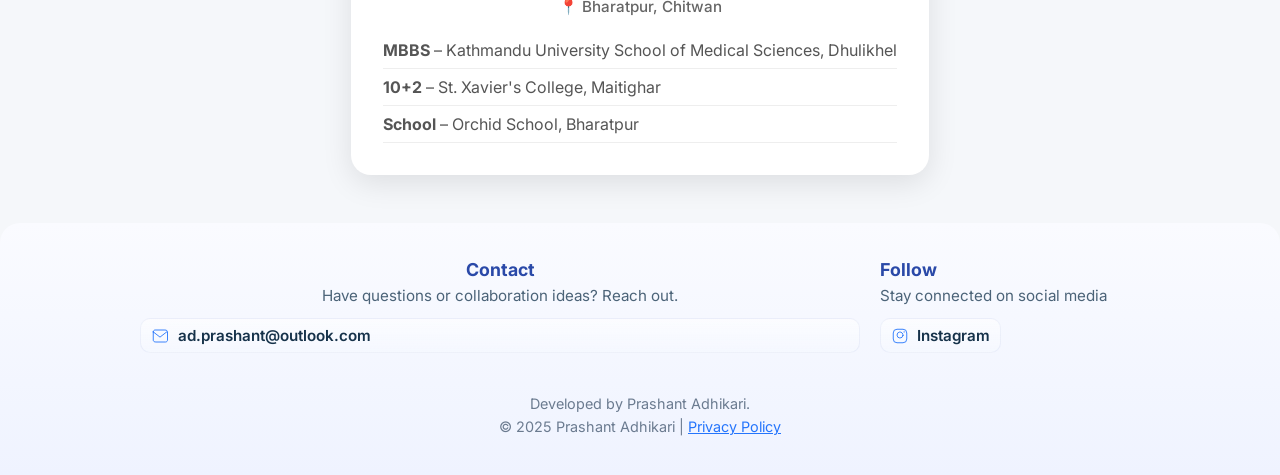
==== commit 54b5c83c: "Reminder in gestify card Update index.html" ====
--- a/index.html
+++ b/index.html
@@ -63,7 +63,7 @@
     <div class="tools-grid">
       <div class="tool-card hidden">
         <h3><span class="gestify-icon"><img src="assets/lady.svg" alt="Gestify Icon"></span><span class="gestify-brand">Gestify</span> <span class="new-badge">NEW</span></h3>
-        <p>Calculate Gestational Age & Estimated Date of Delivery.</p>
+        <p>Calculate Gestational Age, Estimated Date of Delivery & Get Personalized Pregnancy Reminders.</p>
         <a href="gestify" id="eddLink" target="_blank" class="tool-btn">Open Gestify</a>
       </div>
 
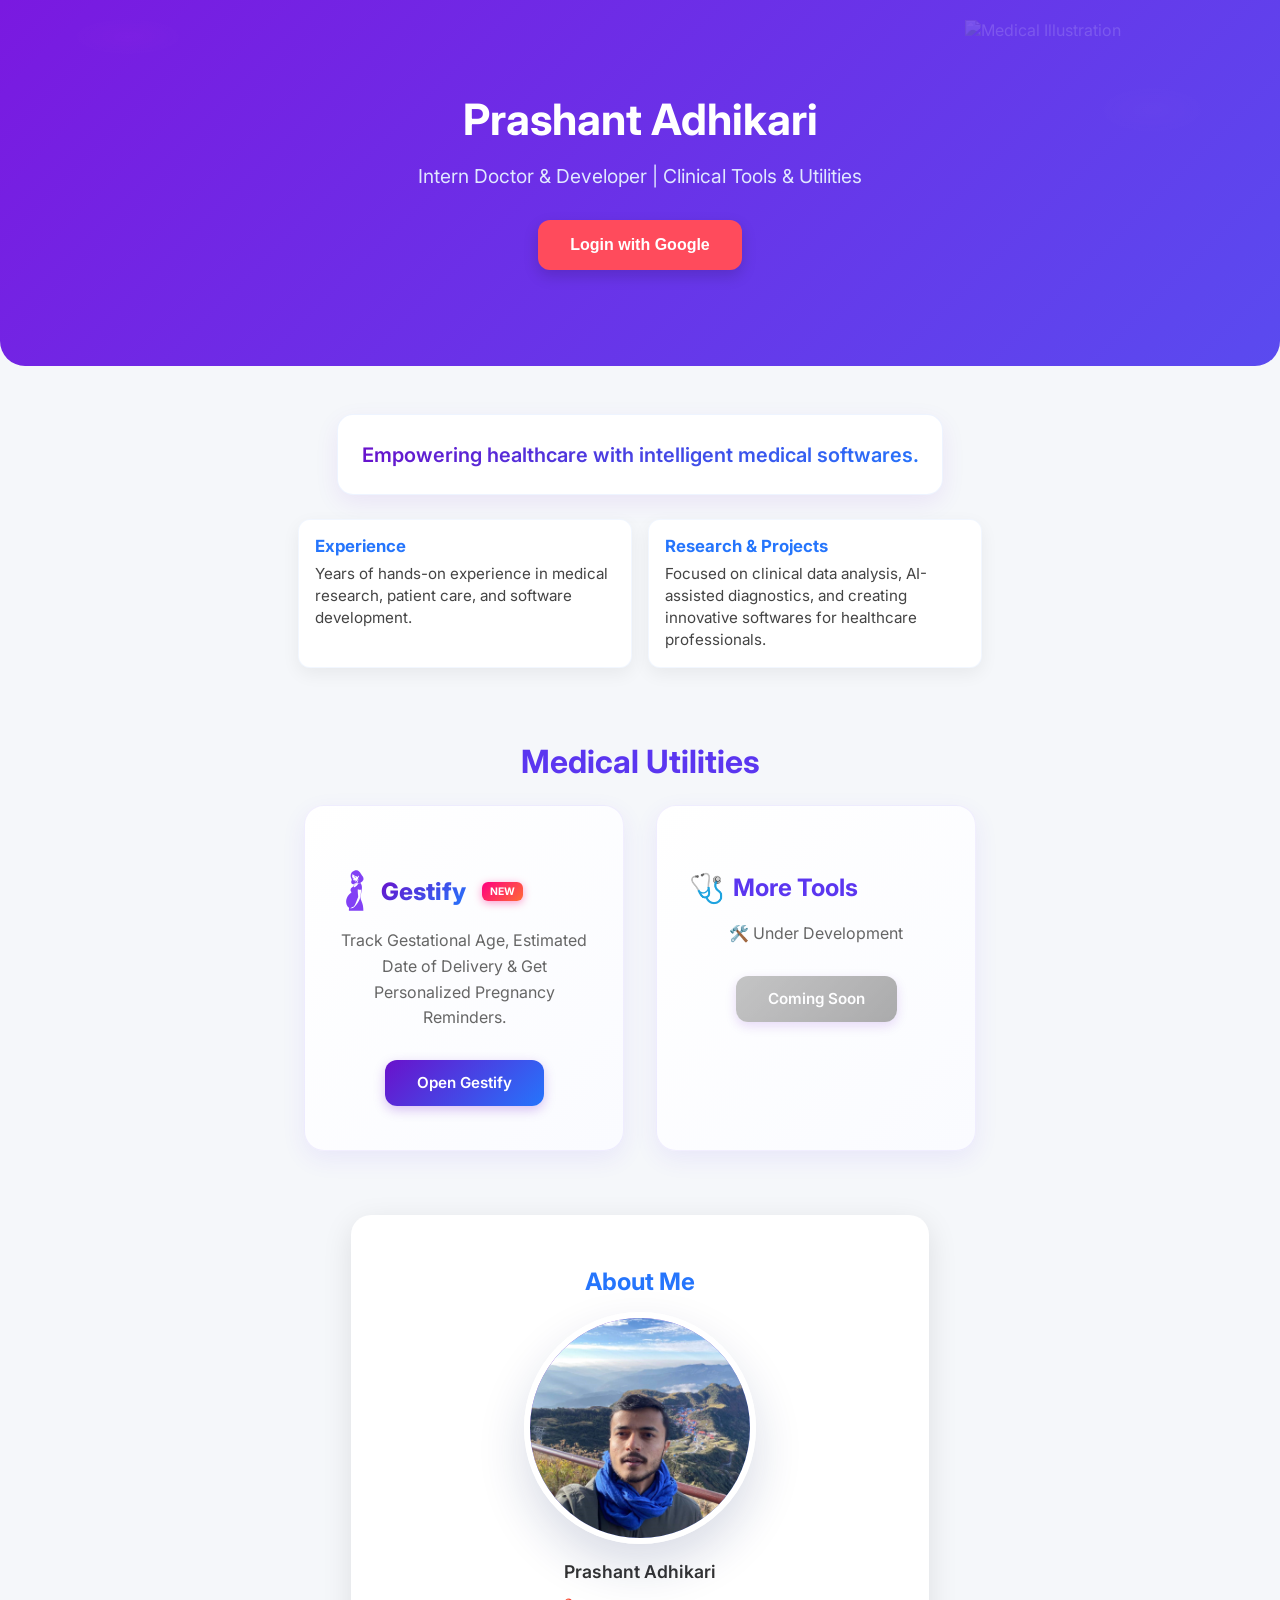
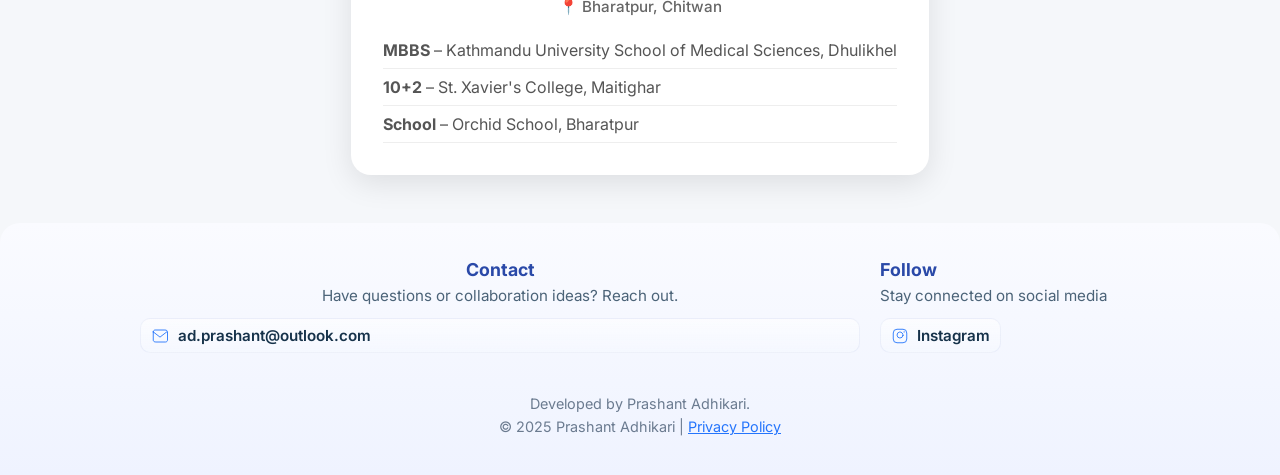
==== commit 7f0a7856: "Track and personalized Update index.html" ====
--- a/index.html
+++ b/index.html
@@ -63,7 +63,7 @@
     <div class="tools-grid">
       <div class="tool-card hidden">
         <h3><span class="gestify-icon"><img src="assets/lady.svg" alt="Gestify Icon"></span><span class="gestify-brand">Gestify</span> <span class="new-badge">NEW</span></h3>
-        <p>Calculate Gestational Age, Estimated Date of Delivery & Get Personalized Pregnancy Reminders.</p>
+        <p>Track Gestational Age, Estimated Date of Delivery & Get Personalized Pregnancy Reminders.</p>
         <a href="gestify" id="eddLink" target="_blank" class="tool-btn">Open Gestify</a>
       </div>
 
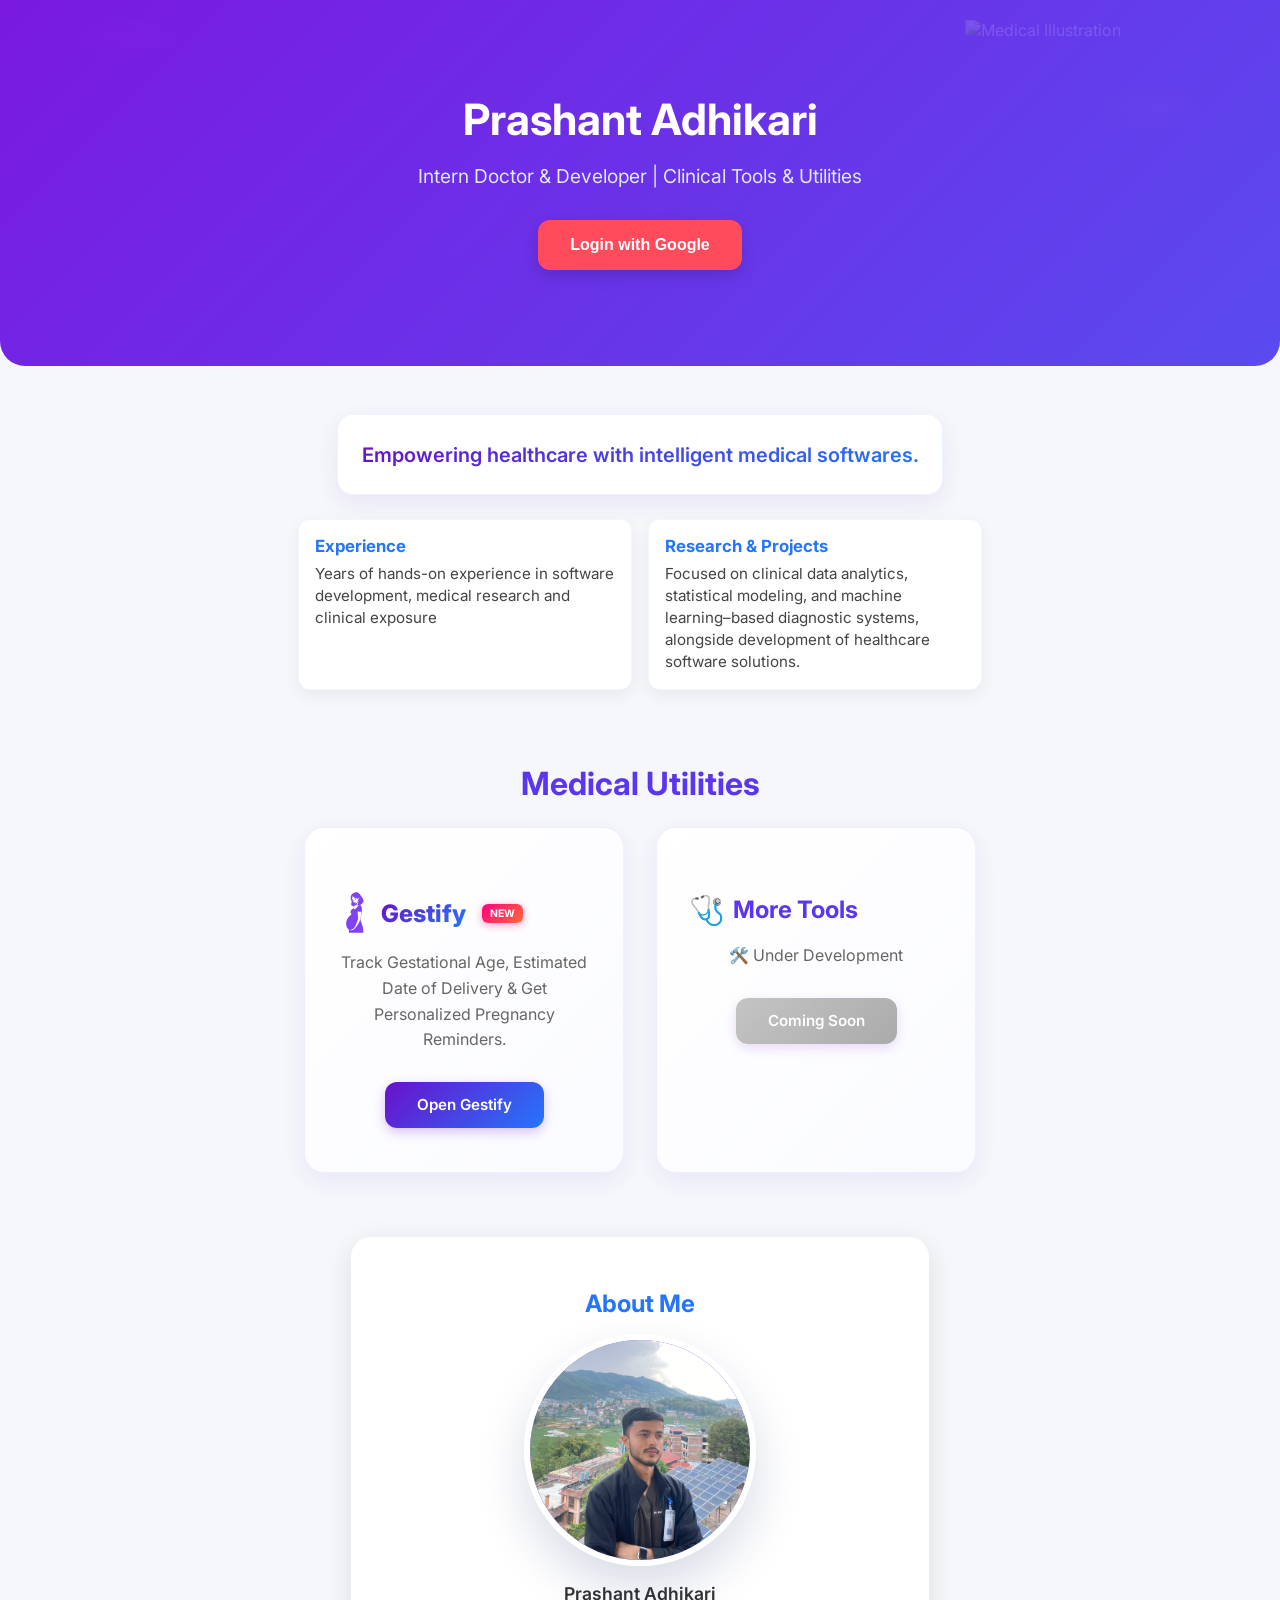
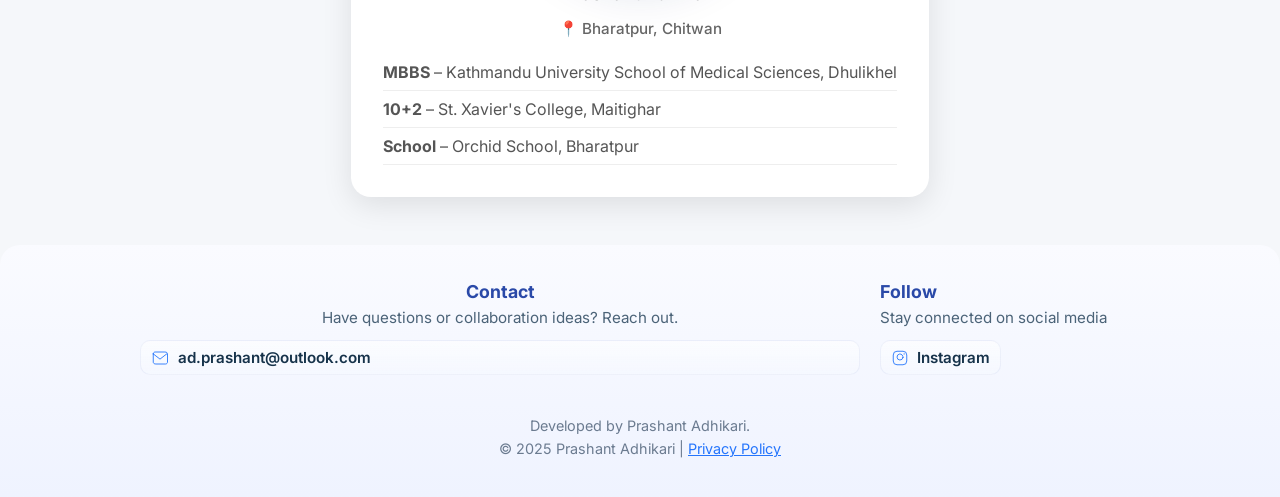
==== commit 733c4336: "Projects Update index.html" ====
--- a/index.html
+++ b/index.html
@@ -47,12 +47,12 @@
     <div class="info-cards">
       <div class="info-card hidden">
         <h3>Experience</h3>
-        <p>Years of hands-on experience in medical research, patient care, and software development.</p>
+        <p>Years of hands-on experience in software development, medical research and clinical exposure</p>
       </div>
 
       <div class="info-card hidden">
         <h3>Research & Projects</h3>
-        <p>Focused on clinical data analysis, AI-assisted diagnostics, and creating innovative softwares for healthcare professionals.</p>
+        <p>Focused on clinical data analytics, statistical modeling, and machine learning–based diagnostic systems, alongside development of healthcare software solutions.</p>
       </div>
     </div>
   </section>
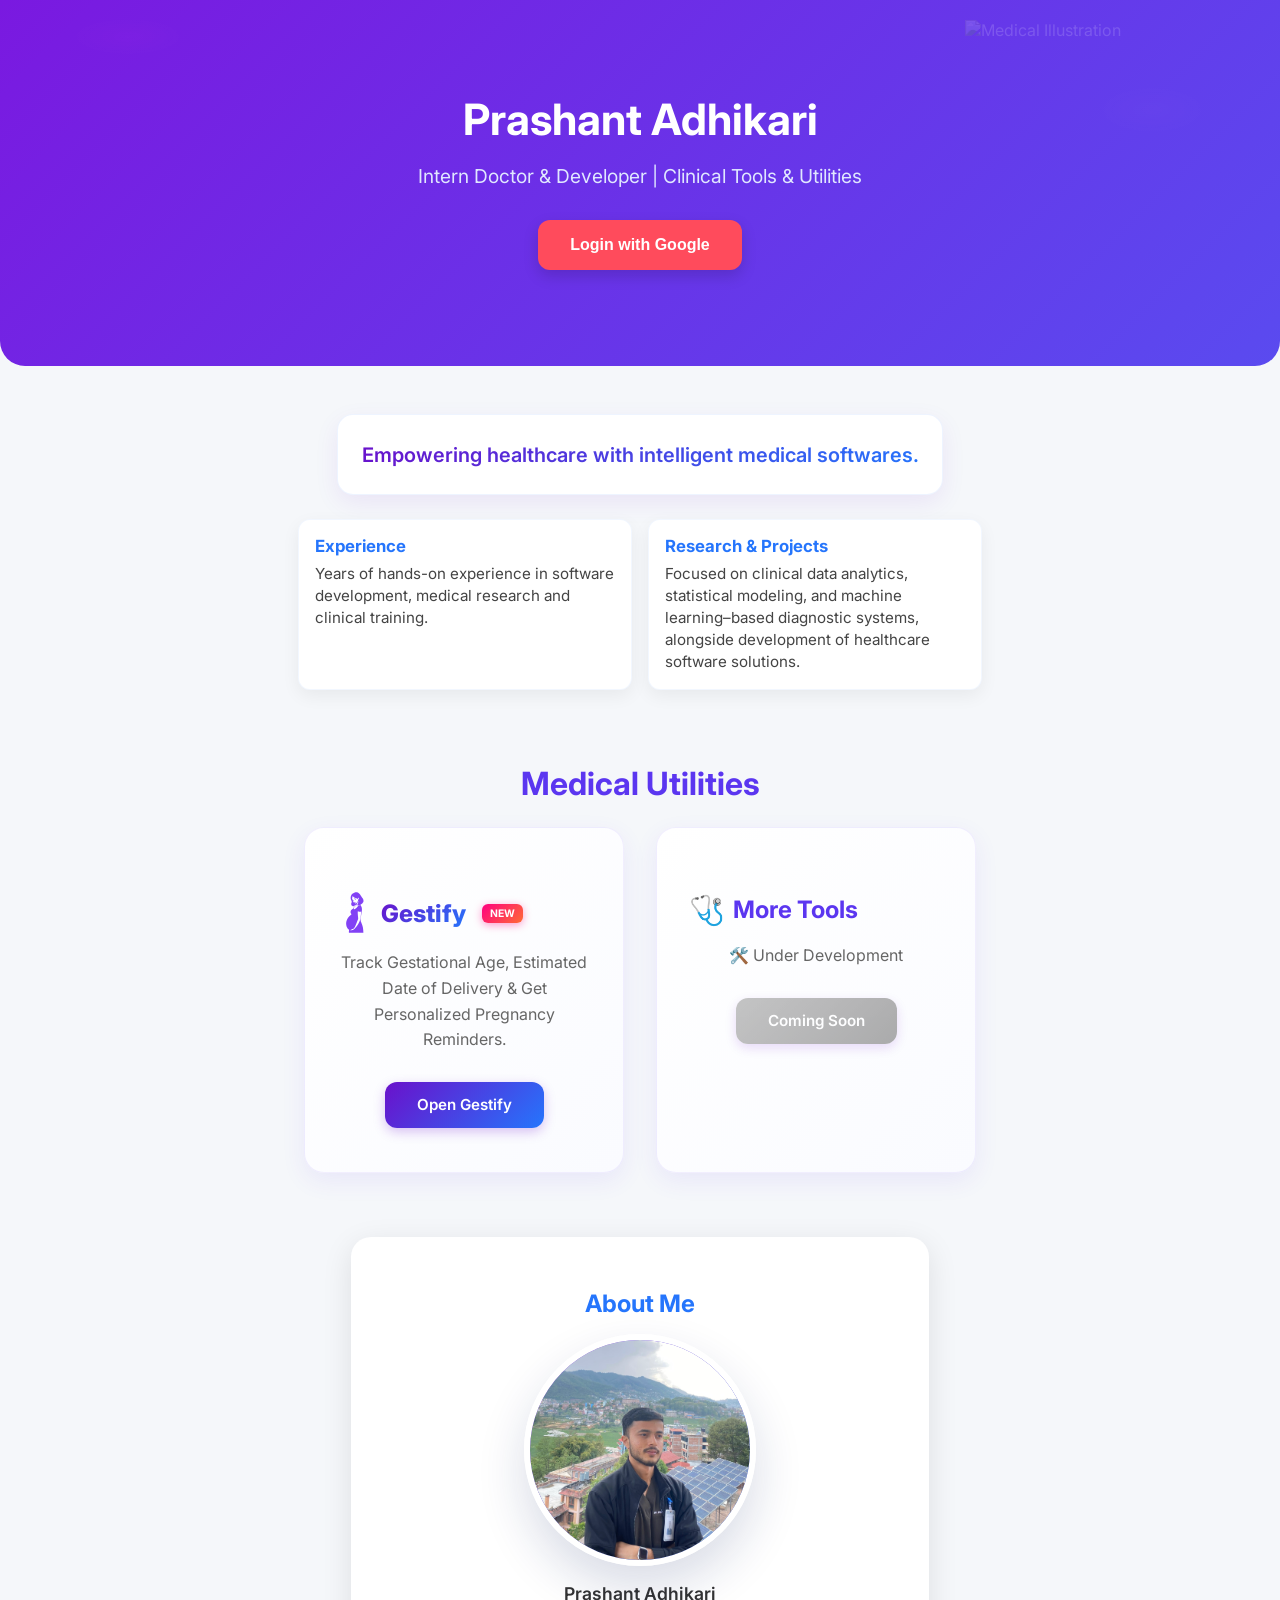
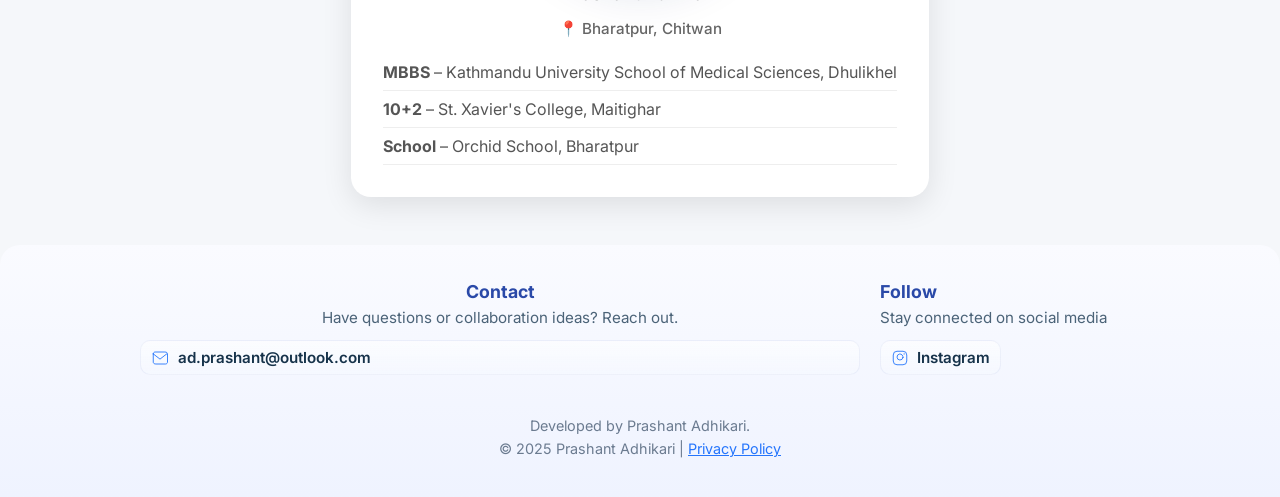
==== commit 9ea0f398: "Experience Update index.html" ====
--- a/index.html
+++ b/index.html
@@ -47,7 +47,7 @@
     <div class="info-cards">
       <div class="info-card hidden">
         <h3>Experience</h3>
-        <p>Years of hands-on experience in software development, medical research and clinical exposure</p>
+        <p>Years of hands-on experience in software development, medical research and clinical training.</p>
       </div>
 
       <div class="info-card hidden">
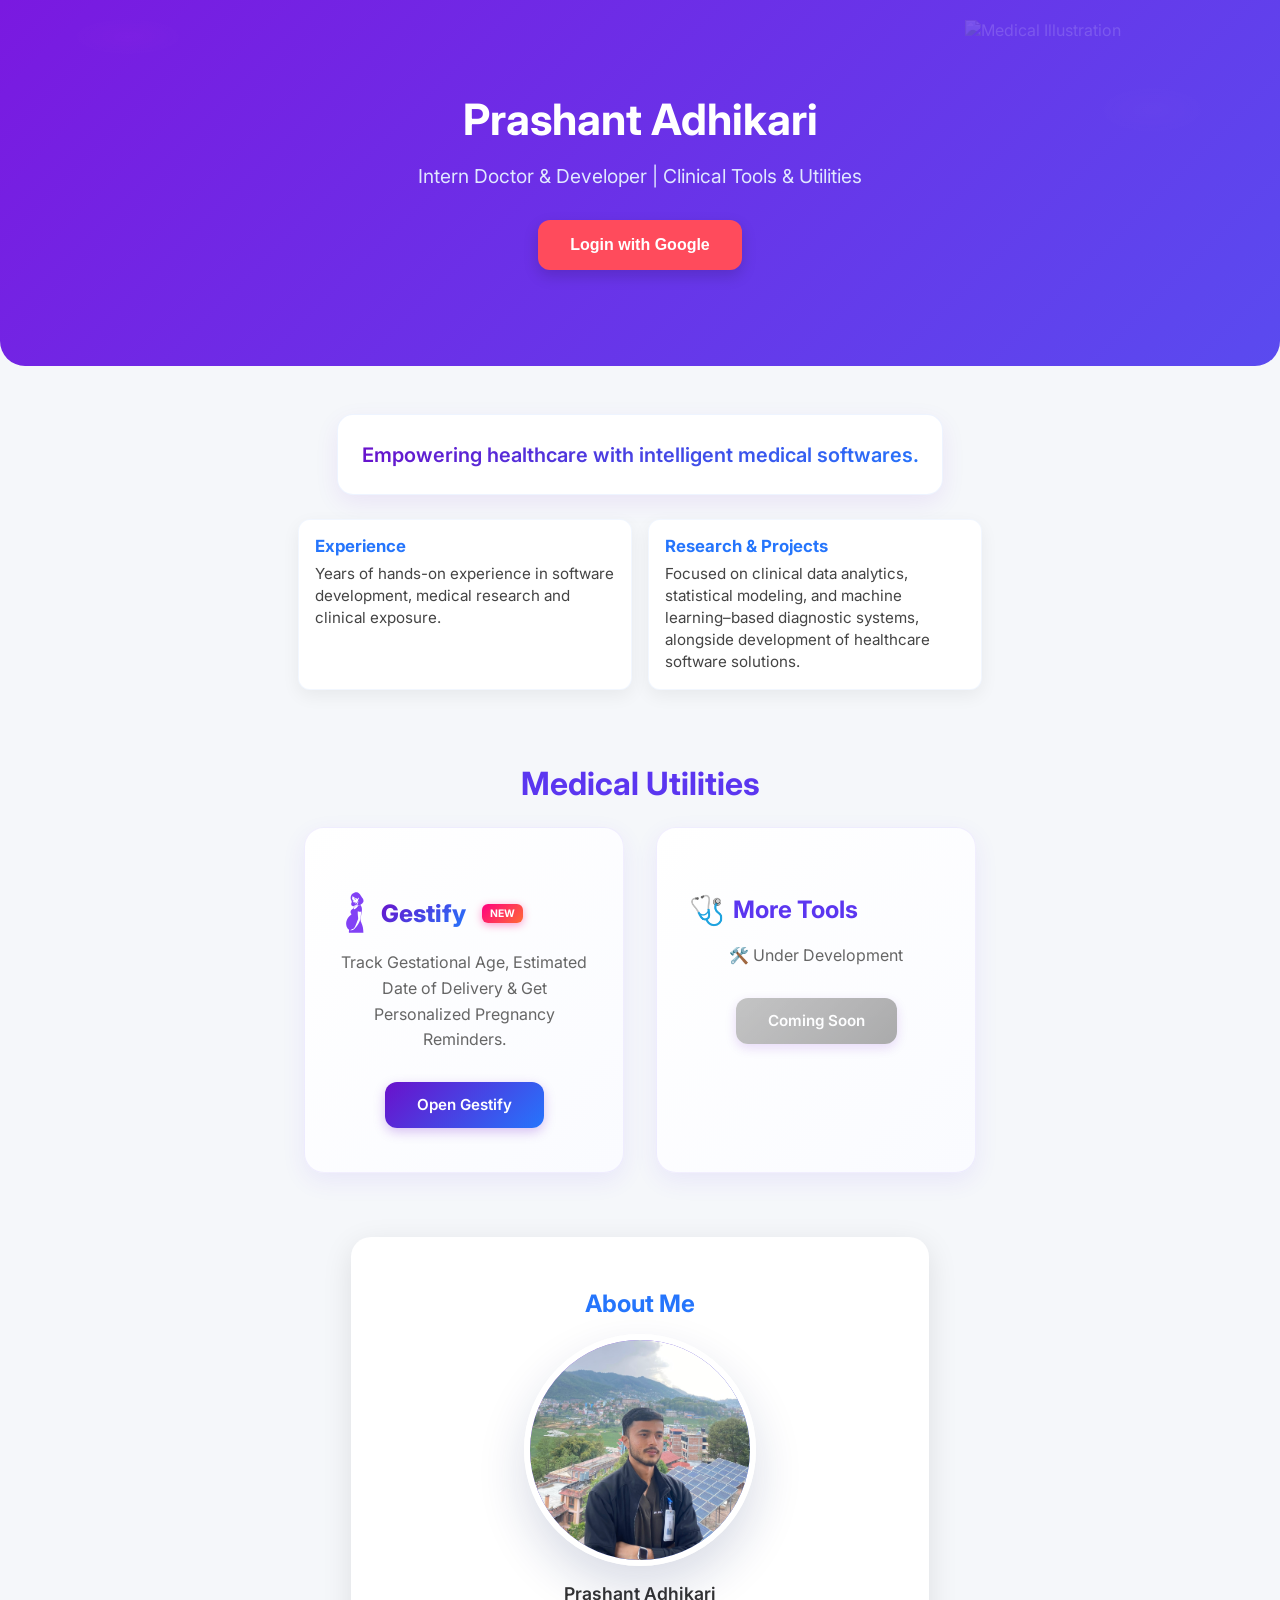
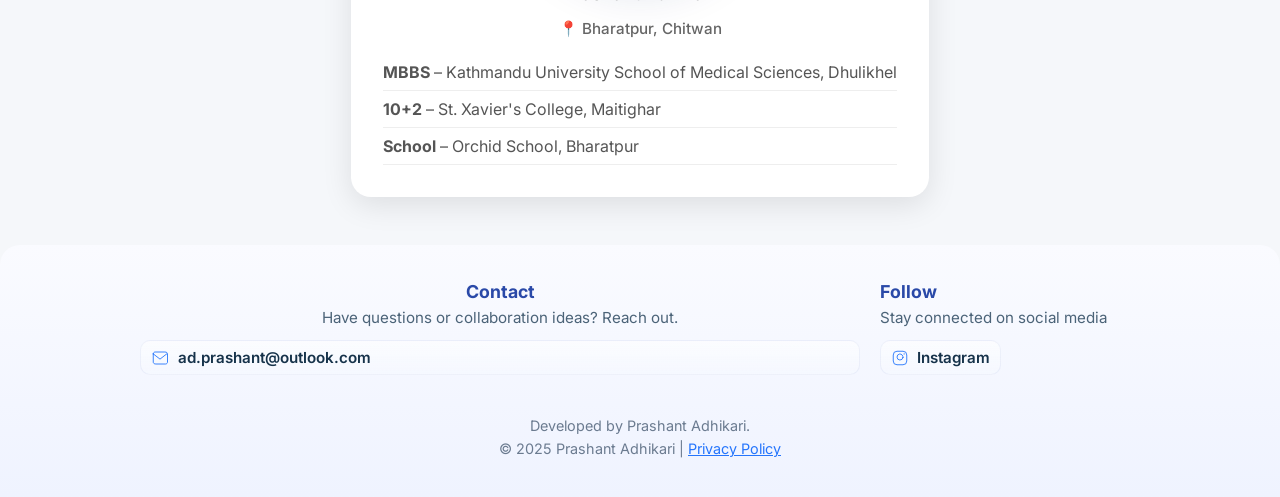
==== commit b191cf65: "Experience Update index.html" ====
--- a/index.html
+++ b/index.html
@@ -47,7 +47,7 @@
     <div class="info-cards">
       <div class="info-card hidden">
         <h3>Experience</h3>
-        <p>Years of hands-on experience in software development, medical research and clinical training.</p>
+        <p>Years of hands-on experience in software development, medical research and clinical exposure.</p>
       </div>
 
       <div class="info-card hidden">
